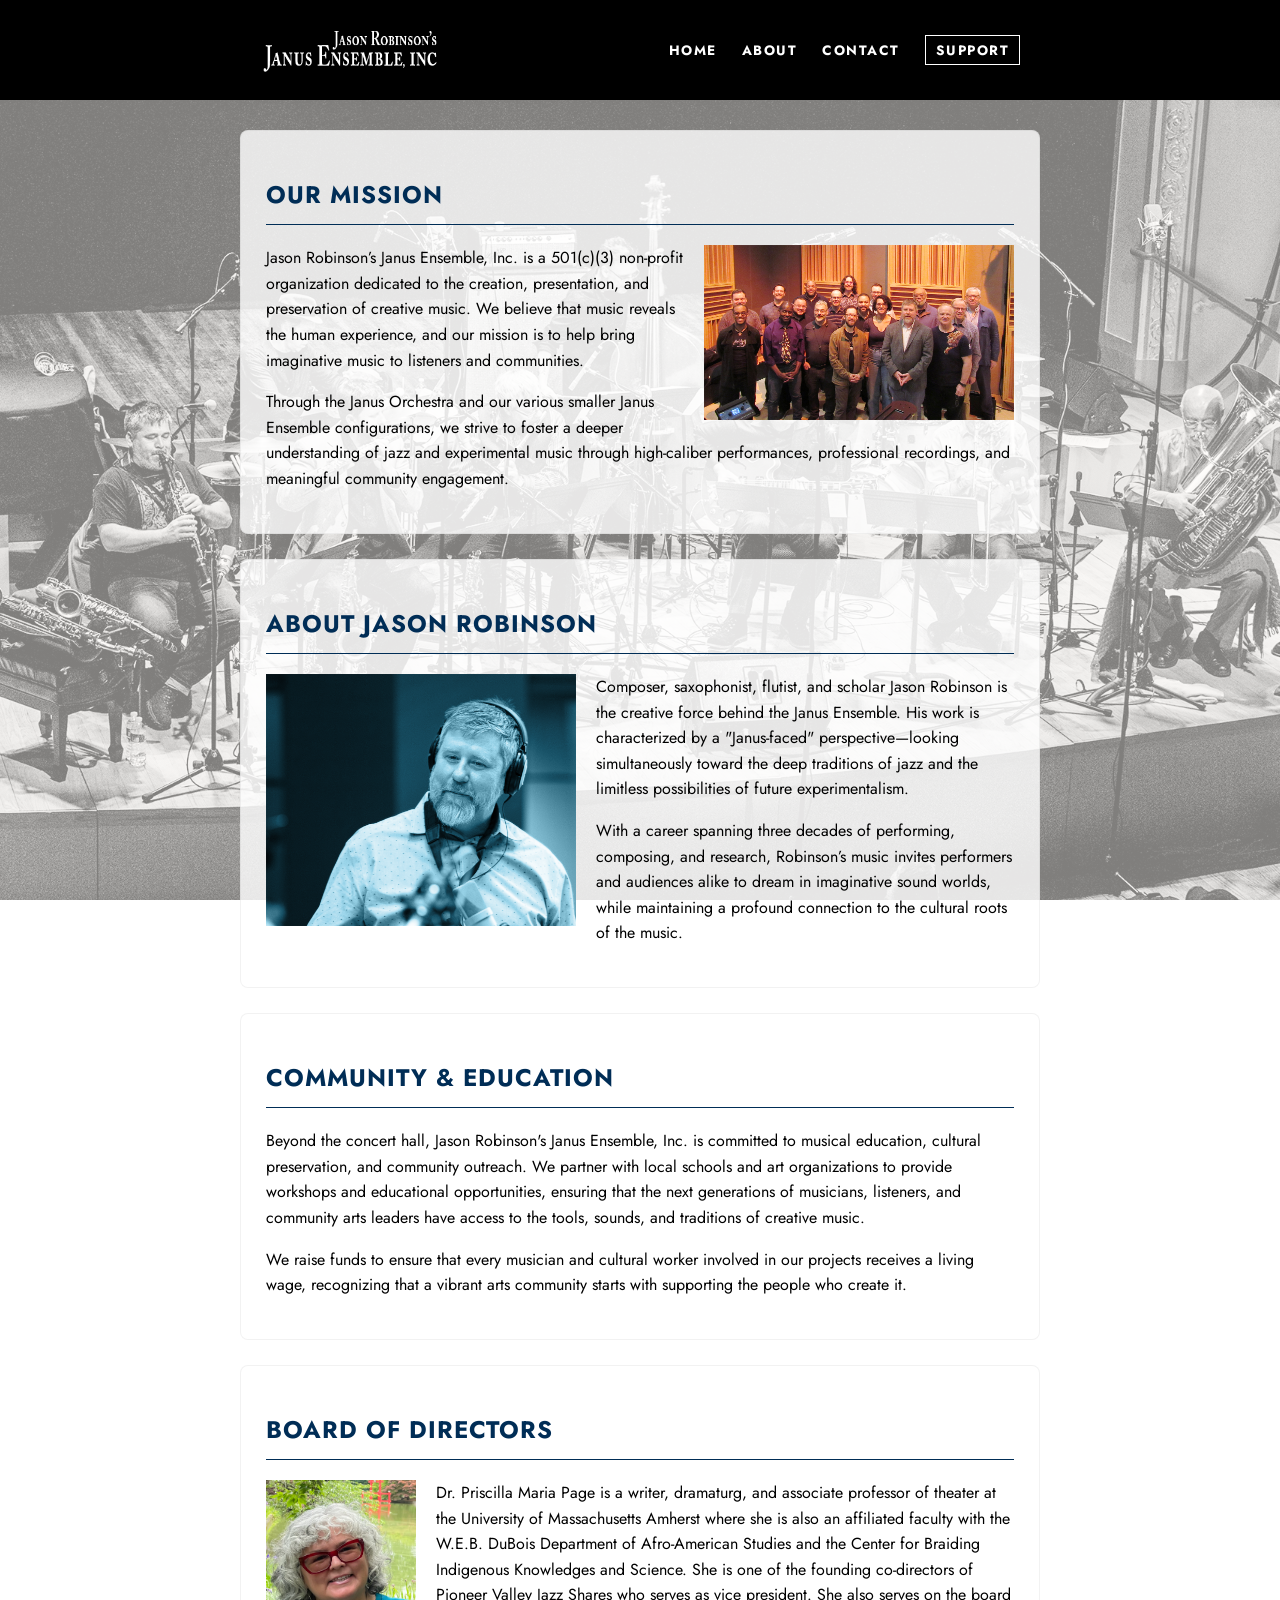
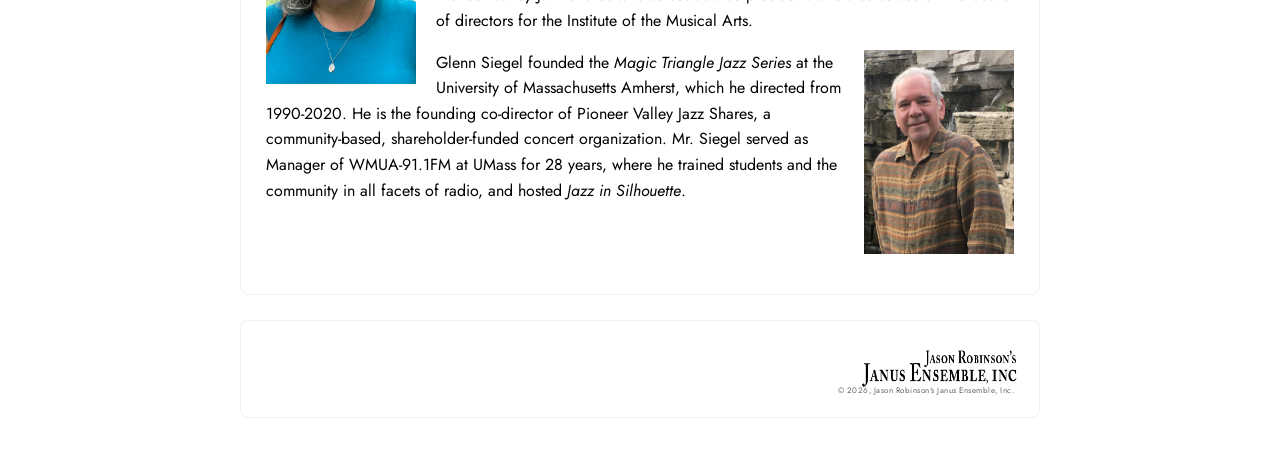
==== about.html @ 28e6ebfa "Update about.html" ====
<!DOCTYPE html>
<html lang="en">
<head>
    <meta charset="UTF-8">
    <meta name="viewport" content="width=device-width, initial-scale=1.0">
    <title>About | Jason Robinson's Janus Ensemble, Inc</title>
    
    <link rel="preconnect" href="https://fonts.googleapis.com">
    <link rel="preconnect" href="https://fonts.gstatic.com" crossorigin>
    <link href="https://fonts.googleapis.com/css2?family=Jost:wght@400;700;800&display=swap" rel="stylesheet">

    <link rel="icon" type="image/x-icon" href="favicon.ico">
    <link rel="apple-touch-icon" sizes="180x180" href="apple-touch-icon.png">
    <link rel="icon" type="image/png" sizes="32x32" href="favicon-32x32.png">
    <link rel="icon" type="image/png" sizes="16x16" href="favicon-16x16.png">
    
    <link rel="stylesheet" href="style.css">
</head>
<body>

<header class="banner-outer">
    <div class="banner-inner">
        <a href="index.html">
            <img src="https://jasonrobinson897.github.io/janusensemble/headerlogo_image.png" alt="Janus Ensemble Logo" class="header-logo">
        </a>

        <nav class="nav-container">
            <button class="menu-toggle" id="mobile-menu-button" aria-label="Toggle Menu">
                <span></span><span></span><span></span>
            </button>
            <ul class="nav-menu" id="nav-list">
                <li><a href="/">Home</a></li>
                <li><a href="about.html">About</a></li>
                <li><a href="contact.html">Contact</a></li>
                <li><a href="support.html" class="btn-support">Support</a></li>
            </ul>
        </nav>
    </div>
</header>

<main>
    <section class="content-card clearfix">
        <h2>Our Mission</h2>
        <img src="JRJO_fullband1200.png" alt="Jason Robinson's Janus Ensemble" class="img-right" style="width: 600px;">
        <p>Jason Robinson’s Janus Ensemble, Inc. is a 501(c)(3) non-profit organization dedicated to the creation, presentation, and preservation of creative music. We believe that music reveals the human experience, and our mission is to help bring imaginative music to listeners and communities.</p>
        <p>Through the Janus Orchestra and our various smaller Janus Ensemble configurations, we strive to foster a deeper understanding of jazz and experimental music through high-caliber performances, professional recordings, and meaningful community engagement.</p>
    </section>

    <section class="content-card clearfix">
        <h2>About Jason Robinson</h2>
        <img src="JasonRobinson1.png" alt="Jason Robinson" class="img-left" style="width: 600px;">
       <p>Composer, saxophonist, flutist, and scholar Jason Robinson is the creative force behind the Janus Ensemble. His work is characterized by a "Janus-faced" perspective—looking simultaneously toward the deep traditions of jazz and the limitless possibilities of future experimentalism.</p>
        <p>With a career spanning three decades of performing, composing, and research, Robinson’s music invites performers and audiences alike to dream in imaginative sound worlds, while maintaining a profound connection to the cultural roots of the music.</p>
    </section>

    <section class="content-card">
        <h2>Community & Education</h2>
        <p>Beyond the concert hall, Jason Robinson's Janus Ensemble, Inc. is committed to musical education, cultural preservation, and community outreach. We partner with local schools and art organizations to provide workshops and educational opportunities, ensuring that the next generations of musicians, listeners, and community arts leaders have access to the tools, sounds, and traditions of creative music.</p>
        <p>We raise funds to ensure that every musician and cultural worker involved in our projects receives a living wage, recognizing that a vibrant arts community starts with supporting the people who create it.</p>
    </section>

    <section class="content-card clearfix">
        <h2>Board of Directors</h2>

        <div>
            <img src="priscilla_page.png" alt="Priscilla Page" class="img-left" style="width: 150px;">
       <p>Dr. Priscilla Maria Page is a writer, dramaturg, and associate professor of theater at the University of Massachusetts Amherst where she is also an affiliated faculty with the W.E.B. DuBois Department of Afro-American Studies and the Center for Braiding Indigenous Knowledges and Science.  She is one of the founding co-directors of Pioneer Valley Jazz Shares who serves as vice president. She also serves on the board of directors for the Institute of the Musical Arts.</p>
</div>
<div>
    <img src="glenn_siegel.png" alt="Glenn Siegel" class="img-right" style="width: 150px;">
       <p>Glenn Siegel founded the <i>Magic Triangle Jazz Series</i> at the University of Massachusetts Amherst, which he directed from 1990-2020. He is the founding co-director of Pioneer Valley Jazz Shares, a community-based, shareholder-funded concert organization. Mr. Siegel served as Manager of WMUA-91.1FM at UMass for 28 years, where he trained students and the community in all facets of radio, and hosted <i>Jazz in Silhouette</i>.</p>
        </div>
    </section>
    
</main>

<footer>
    <div class="footer-content">
        <img src="https://jasonrobinson897.github.io/janusensemble/footer_image.png" alt="Janus Ensemble Inc" class="footer-logo">
        <p>&copy; <script>document.write(new Date().getFullYear());</script>, Jason Robinson's Janus Ensemble, Inc.</p>
    </div>
</footer>

<script>
    const toggle = document.getElementById('mobile-menu-button');
    const menu = document.getElementById('nav-list');
    
    if(toggle && menu) {
        toggle.addEventListener('click', () => {
            menu.classList.toggle('active');
        });
    }
</script>

</body>
</html>
---- style.css ----
/* style.css */

* { box-sizing: border-box; }

/* 1. Targets links inside <main> - covers both new and visited links */
main a, 
main a:link, 
main a:visited, 
main a:active {
    color: #000000 !important;         
    text-decoration: underline !important; 
    text-decoration-thickness: 0.5px !important; 
    text-underline-offset: 3px;     
    transition: color 0.3s ease;
}

/* 2. Hover state */
main a:hover {
    color: #666666 !important;         
    text-decoration: underline !important; 
    text-decoration-thickness: 1px !important; 
}

:root {
    --navy: #002d56;
    --gold: #b5a478;
    --cream: #fdfcf8;
}

html {
    overflow-x: hidden;
}

body { 
    font-family: 'Jost', sans-serif; 
    line-height: 1.6; 
    color: #000000; 
    margin: 0; 
    padding: 0 0 40px 0;
    min-height: 100vh;
    background: 
        linear-gradient(rgba(255, 252, 248, 0.5), rgba(255, 252, 248, 0.5)),
        url('background.png');
    background-size: cover;
    background-position: center;
    background-repeat: no-repeat;
    background-attachment: fixed;
    width: 100%;
}

/* --- Full-Width Black Banner --- */
.banner-outer {
    width: 100%;
    height: 100px;
    background: #000000;
    display: flex;
    justify-content: center;
    align-items: center;
    margin-bottom: 30px;
}

.banner-inner {
    width: 100%;
    max-width: 800px;
    height: 100%;
    display: flex;
    justify-content: space-between;
    align-items: center;
    padding: 0 20px;
}

.header-logo {
    height: 60px;
    width: auto;
    display: block;
}

/* --- Navigation --- */
.nav-container {
    position: relative;
}

.nav-menu {
    display: flex;
    list-style: none;
    gap: 25px;
    margin: 0;
    padding: 0;
    background: transparent; 
}

.nav-menu a {
    text-decoration: none;
    color: #ffffff;
    font-weight: 700;
    font-size: 0.85rem;
    text-transform: uppercase;
    letter-spacing: 1.5px;
    transition: color 0.3s ease;
}

.nav-menu a:hover { color: var(--gold); }

.btn-support { 
    border: 1px solid #ffffff; 
    padding: 4px 10px; 
}

/* --- Content Area & Transparent Cards --- */
main { 
    max-width: 800px; 
    margin: 0 auto; 
    padding: 0 0px; 
}

/* Container for the two columns */
.two-column-row {
    background: transparent;
    padding: 0px;
    border-radius: 0px;
    display: flex;
    display: -webkit-flex; /* Browser compatibility */
    align-items: center;    /* Vertically centers content in both columns */
    gap: 40px;              /* The gutter/space between columns */
    width: 100%;
}

/* Forces both columns to be exactly the same width */
.column {
    background: transparent;
    flex: 1;
    width: 50%; 
}

.column img {
    max-width: 100%;    /* This is the key: it can't get wider than the column */
    height: auto;       /* Maintains the aspect ratio */
    display: block;
}

/* Responsive: Stacks columns on screens smaller than 768px */
@media (max-width: 768px) {
    .two-column-row {
        flex-direction: column;
        text-align: center;
    }
    .column {
        width: 100%;
    }
}

/* --- Mission Row Layout --- */
.mission-row {
    display: flex;
    align-items: center; /* This vertically centers the text to the left of the image */
    gap: 40px;           /* Adjusts the space between the text and the image */
    margin-bottom: 20px;
}

.mission-text, .mission-image {
    flex: 1;             /* Ensures both columns take up equal width */
}

/* --- Spacing Fix --- */
.section-spacer {
    clear: both;         /* Prevents any elements from overlapping */
    height: 40px;        /* Controls the gap between the paragraph and the H3/Pillars */
}

/* --- Responsive Stacking (Mobile) --- */
@media (max-width: 768px) {
    .mission-row {
        flex-direction: column; /* Stacks the text on top of the image on small screens */
        text-align: center;
    }
    .mission-image {
        width: 100%;
    }
}

.content-card {
    background: rgba(255, 255, 255, 0.8);
    padding: 25px;
    border-radius: 8px;
    border: 1px solid rgba(0, 0, 0, 0.05);
    margin-bottom: 25px;
}

.content-card p:first-of-type {
    margin-top: 0;
}

/* --- Custom Styled Lists --- */
.content-card ul {
    list-style: none; /* Removes default bullets */
    padding-left: 0;
}

.content-card li {
    position: relative;
    padding-left: 25px;
    margin-bottom: 15px;
    line-height: 1.5;
}

/* Creates a custom Gold square bullet */
.content-card li::before {
    content: "■"; 
    position: absolute;
    left: 0;
    color: var(--gold);
    font-size: 0.8rem;
    top: 2px;
}

.content-card li strong {
    color: var(--navy);
    text-transform: uppercase;
    letter-spacing: 0.5px;
}

h2 { 
    border-bottom: 1px solid var(--navy); 
    padding-bottom: 10px; 
    margin-top: 20px; 
    text-transform: uppercase; 
    color: var(--navy);
    letter-spacing: 1px;
}

h3 { 
    border-bottom: 1px solid var(--navy); 
    padding-bottom: 10px; 
    margin-top: 20px; 
    text-transform: uppercase; 
    color: var(--navy);
    letter-spacing: 1px;
}

/* --- Form Styles (New) --- */
.contact-form {
    display: flex;
    flex-direction: column;
    gap: 15px;
    margin-top: 20px;
}

.form-group { 
    display: flex; 
    flex-direction: column; 
}

.contact-form label { 
    font-weight: 700; 
    text-transform: uppercase; 
    font-size: 0.75rem; 
    margin-bottom: 5px; 
    color: var(--navy);
}

.contact-form input, 
.contact-form textarea {
    padding: 12px;
    border: 1px solid #ccc;
    font-family: 'Jost', sans-serif;
    background: rgba(255,255,255,0.5);
    border-radius: 4px;
    font-size: 1rem;
}

.contact-form button[type="submit"] {
    background: #000;
    color: white;
    padding: 15px;
    border: none;
    text-transform: uppercase;
    font-weight: 700;
    letter-spacing: 2px;
    cursor: pointer;
    transition: all 0.3s ease;
    border-radius: 4px;
    margin-top: 10px;
}

.contact-form button[type="submit"]:hover { 
    background: var(--gold); 
    color: #000;
}

/* --- Image Wrapping --- */
.img-right {
    float: right;
    max-width: 310px;
    width: 100%; 
    height: auto;
    margin-left: 20px;
    margin-bottom: 15px;
}

.img-left {
    float: left;
    max-width: 310px;
    width: 100%;
    height: auto;
    margin-right: 20px;
    margin-bottom: 15px;
}
.img-center-full {
    display: block;       /* Forces the image to be its own block */
    margin-left: auto;    /* Pushes from the left */
    margin-right: auto;   /* Pushes from the right */
    max-width: 750px;
    width: 100%; 
    height: auto;
    margin-top: 10px;
    margin-bottom: 10px;
}

.img-center {
    display: block;
    margin: 20px auto;   /* Centers the image and adds vertical spacing */
    max-width: 100%;     /* Crucial: Prevents image from being wider than the screen */
    width: 750px;        /* Sets a preferred size for desktop */
    height: auto;        /* Maintains the original aspect ratio */
}

/* Mobile Adjustment */
@media (max-width: 600px) {
    .img-center-full {
        width: 100%;     /* On phones, let it take up the full available width */
        margin: 15px auto;
    }
}

.clearfix::after {
    content: "";
    clear: both;
    display: table;
}

@media (max-width: 600px) {
    .img-right, .img-left {
        float: none;
        display: block;
        margin: 0 auto 20px auto;
        max-width: 100%;
    }
}

/* --- Footer --- */
footer { 
    max-width: 800px;
    margin: 0px auto 0 auto; 
    padding: 20px; 
    border-top: 1px solid #ddd;
    background: rgba(255, 255, 255, 0.8); 
    border-radius: 8px;
    border: 1px solid rgba(0, 0, 0, 0.05);
}
footer p {
    font-size: 0.5rem;      /* Makes the text smaller */
    color: #666;             /* Optional: dims the color slightly for a cleaner look */
    letter-spacing: 0.5px;   /* Optional: adds a bit of air between letters */
    margin: 0 5px 0 0;      /* Adds a little space above the text */
}
.footer-content { display: flex; flex-direction: column; align-items: flex-end; }
.footer-logo { width: 160px; height: auto; margin-bottom: -10px; }

/* --- Mobile Styles --- */
.menu-toggle { display: none; }

@media (max-width: 768px) {
    .menu-toggle { 
        display: block; 
        background: transparent; 
        padding: 10px;
        border: 1px solid #fff;
        cursor: pointer;
    }
    .menu-toggle span { 
        display: block; width: 22px; height: 2px; background: white; margin: 5px 0; 
    }
    .nav-menu {
        display: none;
        flex-direction: column;
        position: absolute;
        top: 60px;
        right: 0;
        width: 200px;
        background: rgba(0,0,0,0.9); 
        text-align: center;
        padding: 20px 0;
        border: 1px solid #333;
        box-shadow: 0 10px 15px rgba(0,0,0,0.3);
        z-index: 1000;
    }
    .nav-menu.active { display: flex; }
    .nav-menu li { margin: 10px 0; }
}
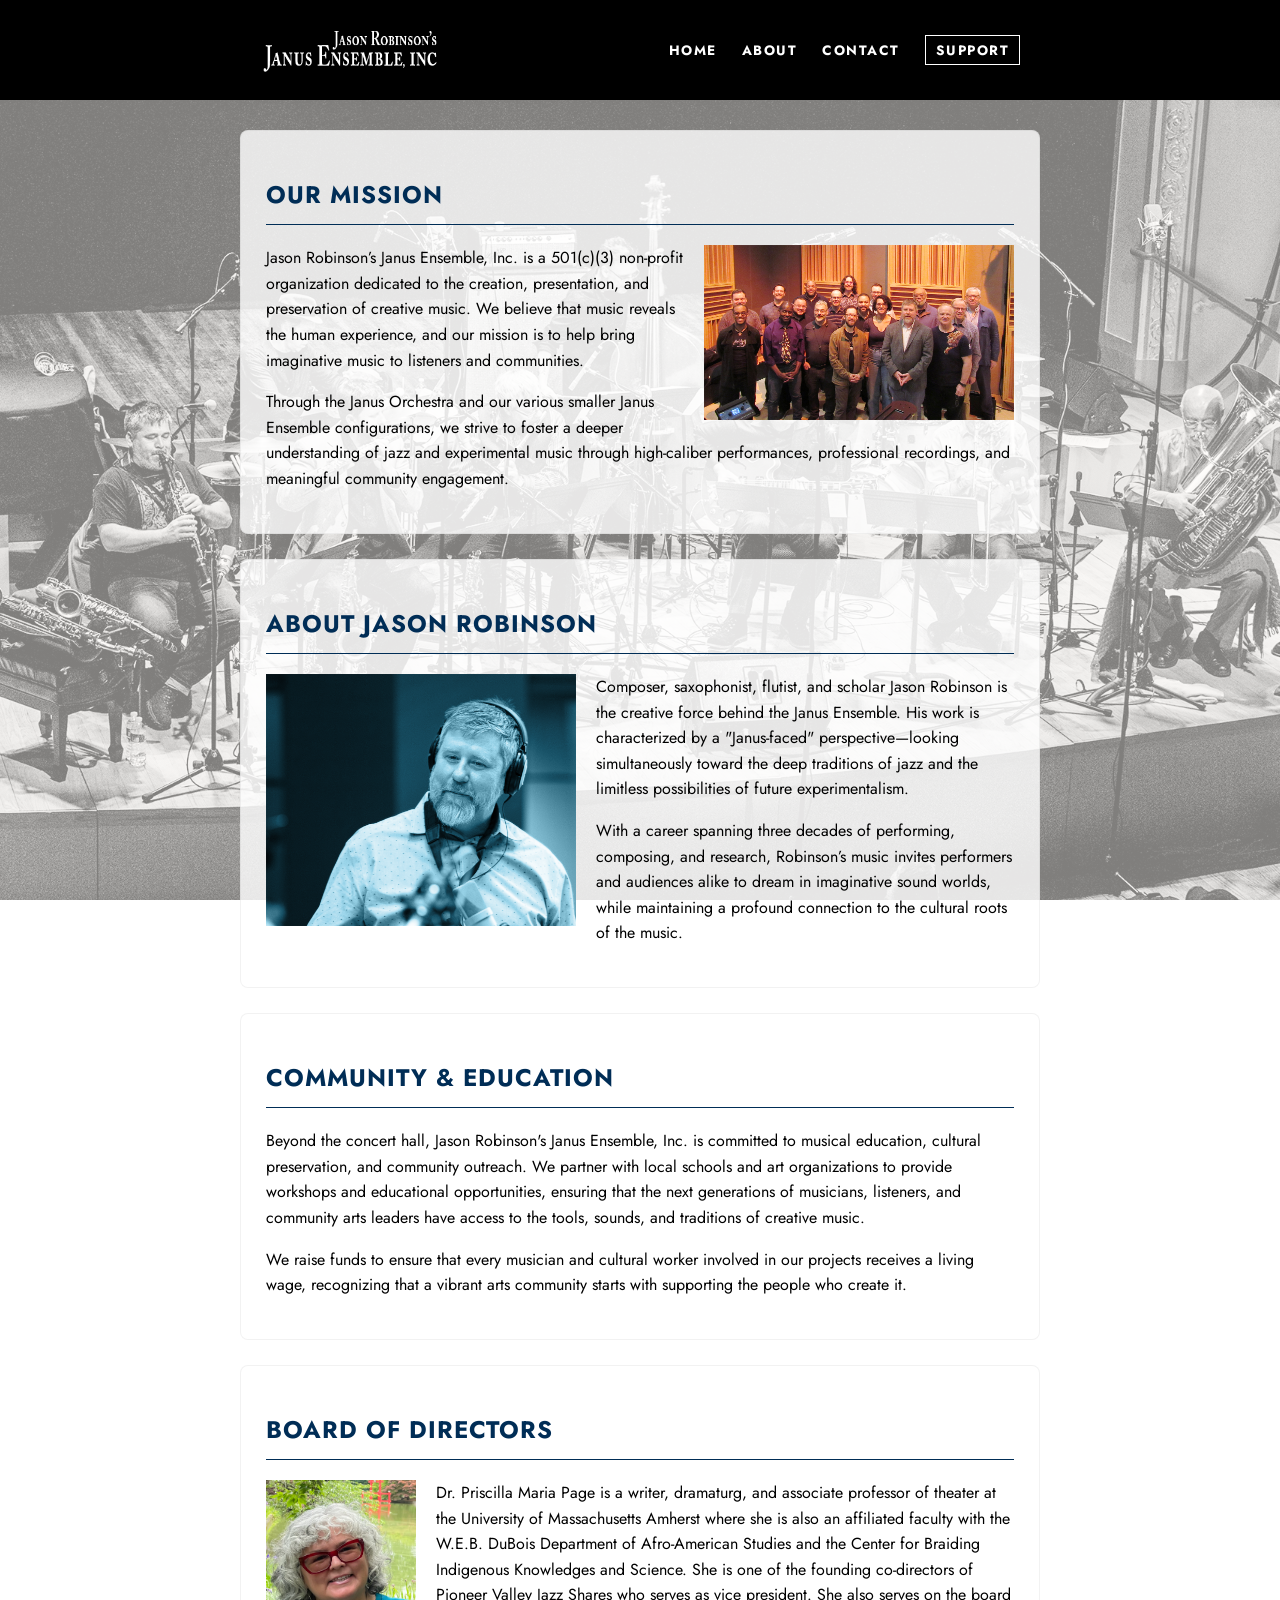
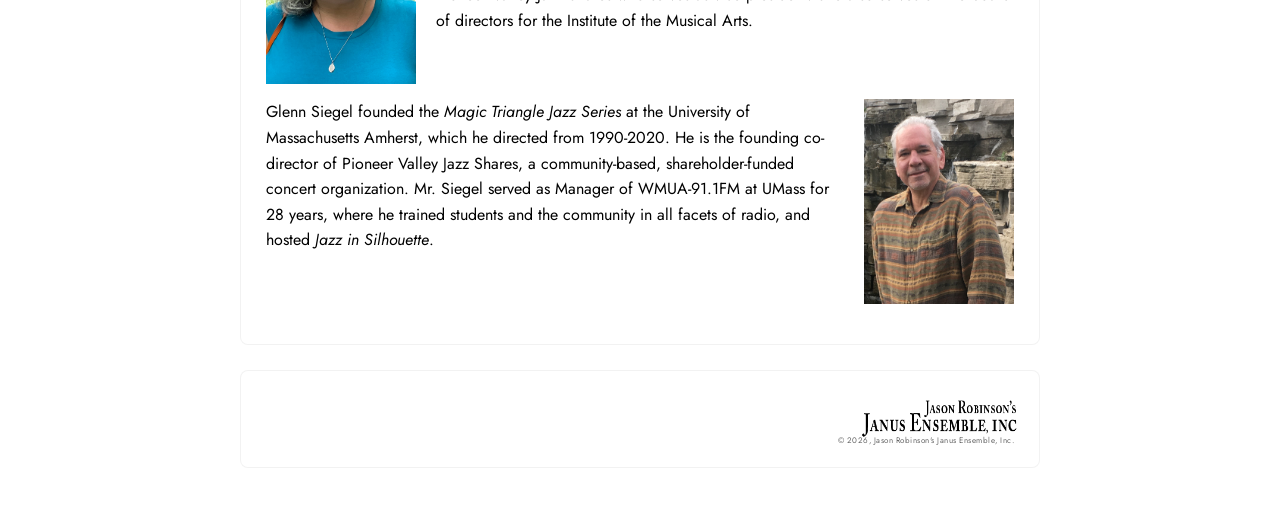
==== commit beb5ec0a: "Update about.html" ====
--- a/about.html
+++ b/about.html
@@ -62,11 +62,11 @@
     <section class="content-card clearfix">
         <h2>Board of Directors</h2>
 
-        <div>
+        <div style="clear: both; overflow: auto;">
             <img src="priscilla_page.png" alt="Priscilla Page" class="img-left" style="width: 150px;">
        <p>Dr. Priscilla Maria Page is a writer, dramaturg, and associate professor of theater at the University of Massachusetts Amherst where she is also an affiliated faculty with the W.E.B. DuBois Department of Afro-American Studies and the Center for Braiding Indigenous Knowledges and Science.  She is one of the founding co-directors of Pioneer Valley Jazz Shares who serves as vice president. She also serves on the board of directors for the Institute of the Musical Arts.</p>
 </div>
-<div>
+<div style="clear: both; overflow: auto;">
     <img src="glenn_siegel.png" alt="Glenn Siegel" class="img-right" style="width: 150px;">
        <p>Glenn Siegel founded the <i>Magic Triangle Jazz Series</i> at the University of Massachusetts Amherst, which he directed from 1990-2020. He is the founding co-director of Pioneer Valley Jazz Shares, a community-based, shareholder-funded concert organization. Mr. Siegel served as Manager of WMUA-91.1FM at UMass for 28 years, where he trained students and the community in all facets of radio, and hosted <i>Jazz in Silhouette</i>.</p>
         </div>
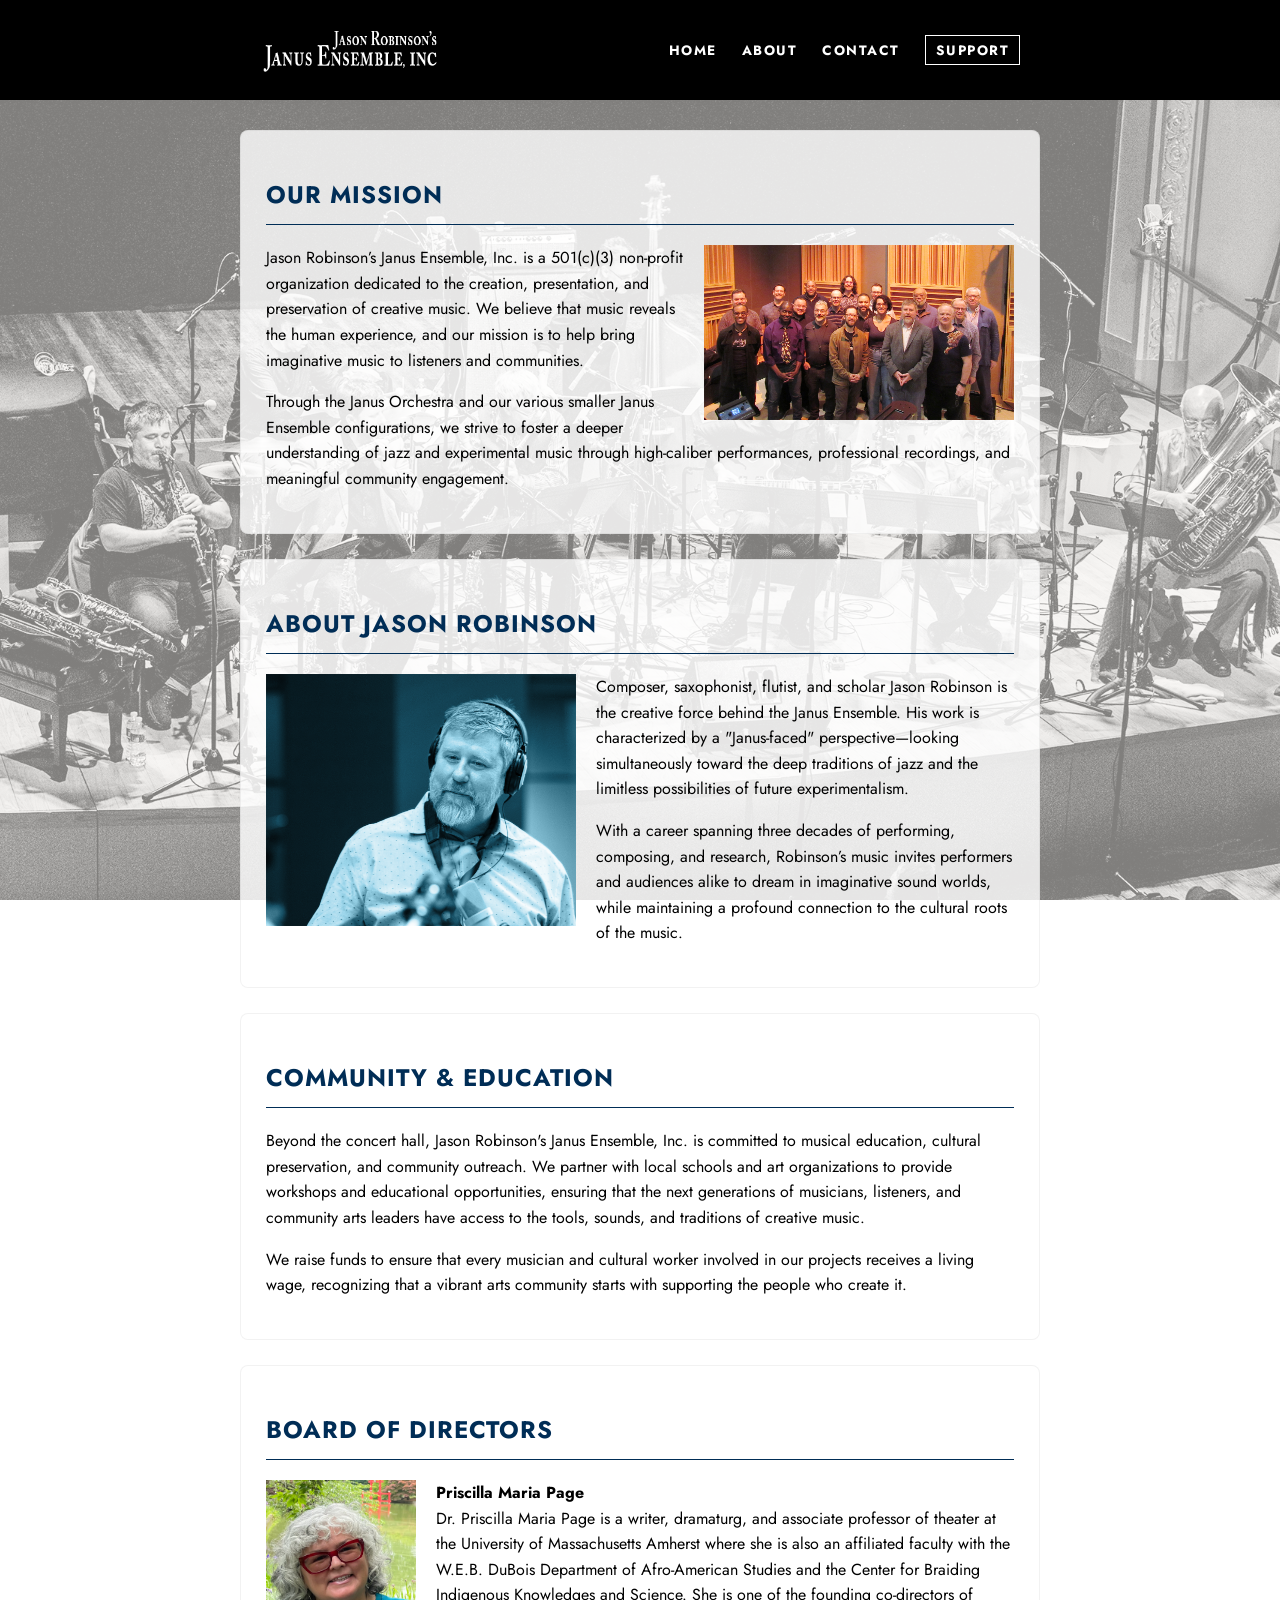
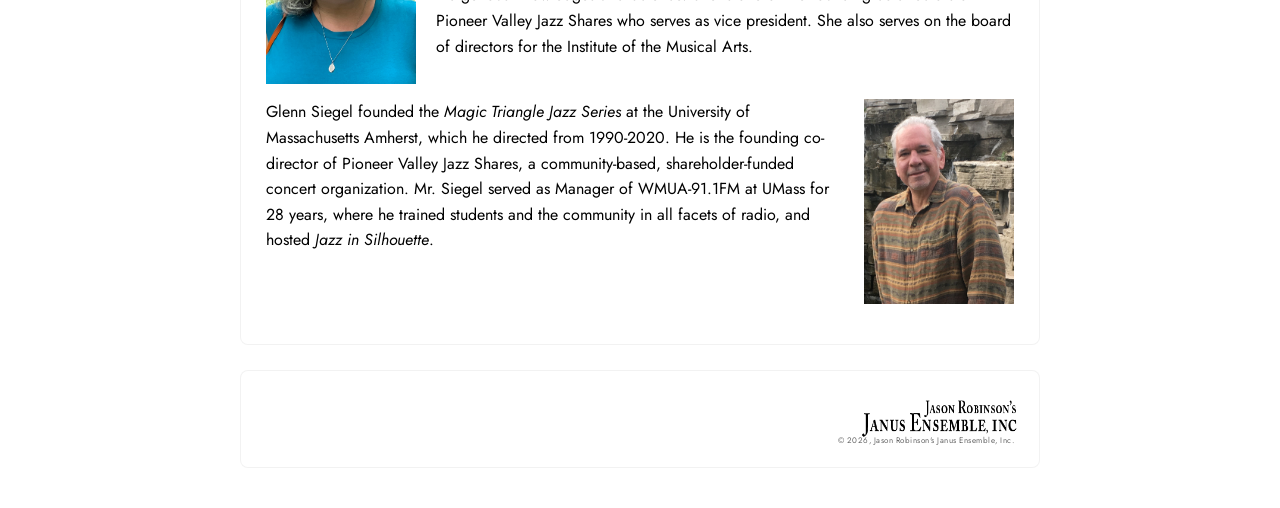
==== commit 01e993be: "Update about.html" ====
--- a/about.html
+++ b/about.html
@@ -20,7 +20,7 @@
 
 <header class="banner-outer">
     <div class="banner-inner">
-        <a href="index.html">
+        <a href="/">
             <img src="https://jasonrobinson897.github.io/janusensemble/headerlogo_image.png" alt="Janus Ensemble Logo" class="header-logo">
         </a>
 
@@ -64,7 +64,8 @@
 
         <div style="clear: both; overflow: auto;">
             <img src="priscilla_page.png" alt="Priscilla Page" class="img-left" style="width: 150px;">
-       <p>Dr. Priscilla Maria Page is a writer, dramaturg, and associate professor of theater at the University of Massachusetts Amherst where she is also an affiliated faculty with the W.E.B. DuBois Department of Afro-American Studies and the Center for Braiding Indigenous Knowledges and Science.  She is one of the founding co-directors of Pioneer Valley Jazz Shares who serves as vice president. She also serves on the board of directors for the Institute of the Musical Arts.</p>
+       <p><b>Priscilla Maria Page</b><br>
+           Dr. Priscilla Maria Page is a writer, dramaturg, and associate professor of theater at the University of Massachusetts Amherst where she is also an affiliated faculty with the W.E.B. DuBois Department of Afro-American Studies and the Center for Braiding Indigenous Knowledges and Science.  She is one of the founding co-directors of Pioneer Valley Jazz Shares who serves as vice president. She also serves on the board of directors for the Institute of the Musical Arts.</p>
 </div>
 <div style="clear: both; overflow: auto;">
     <img src="glenn_siegel.png" alt="Glenn Siegel" class="img-right" style="width: 150px;">
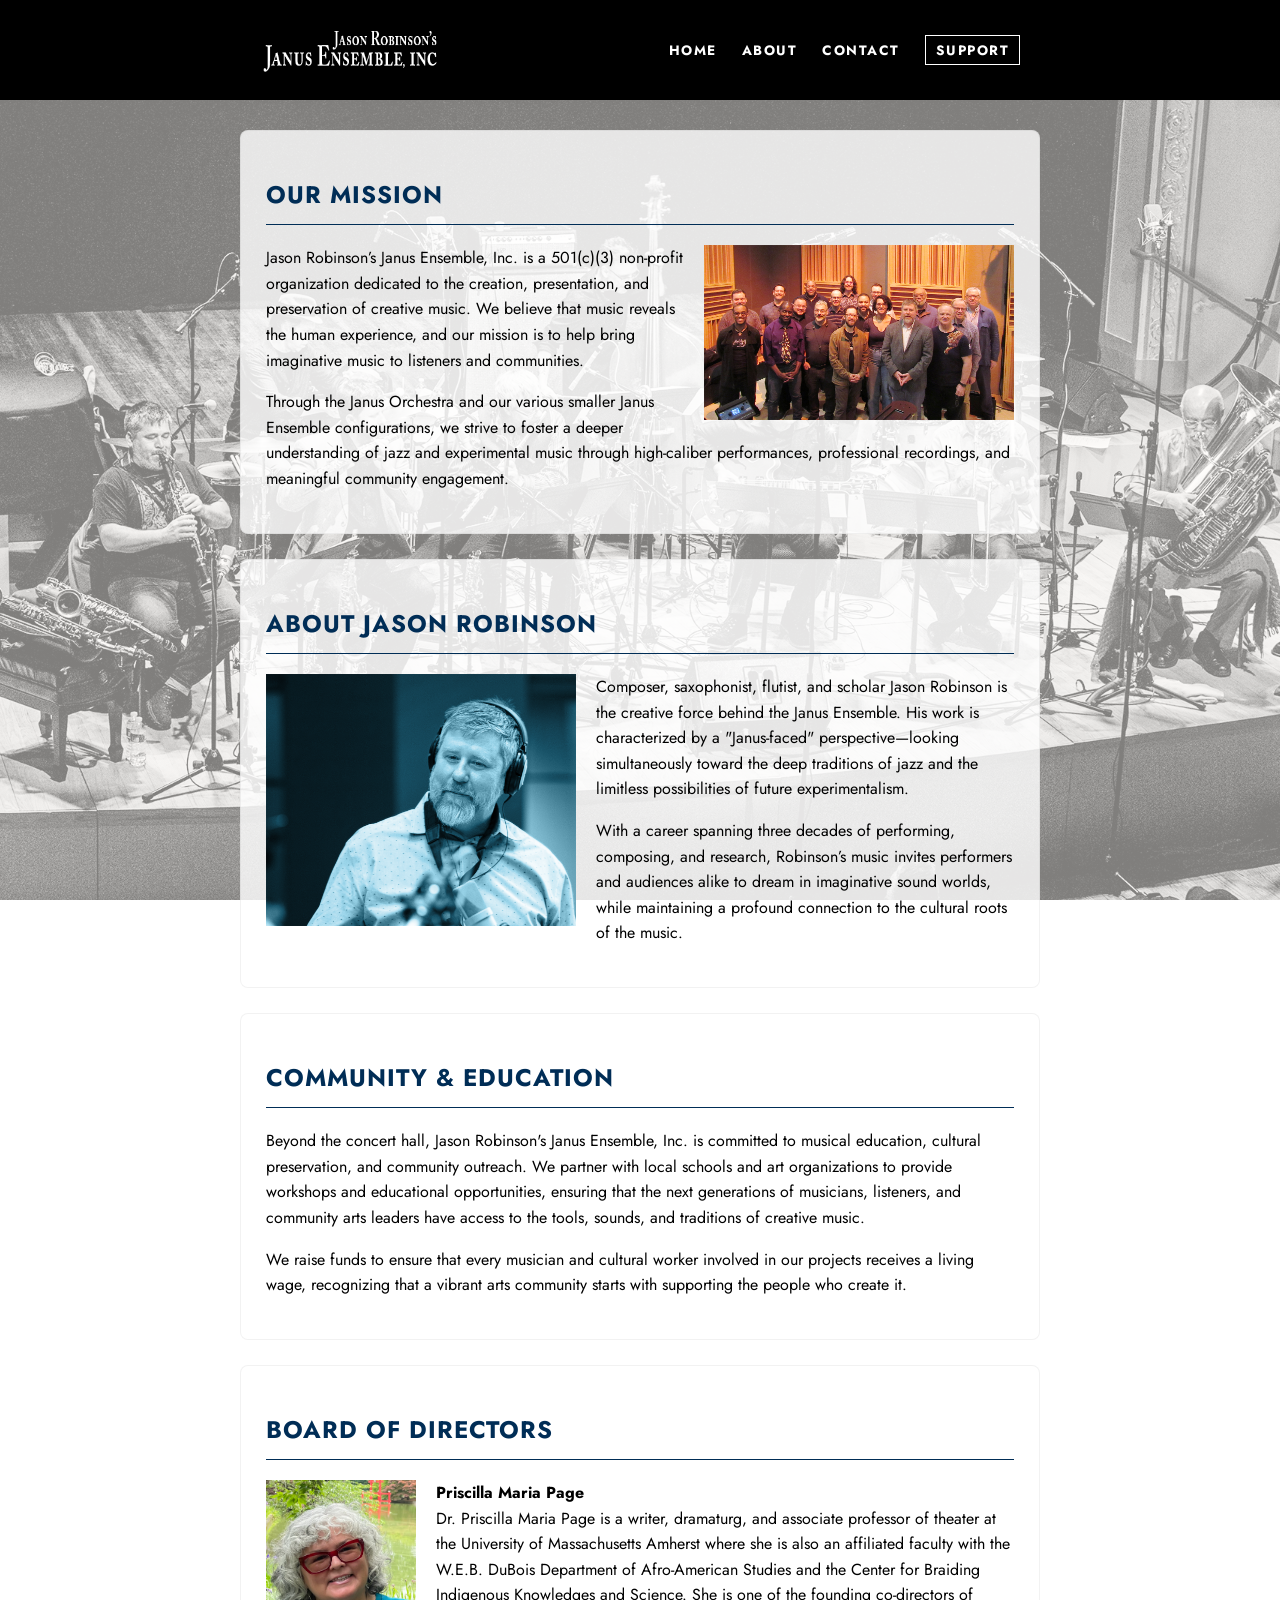
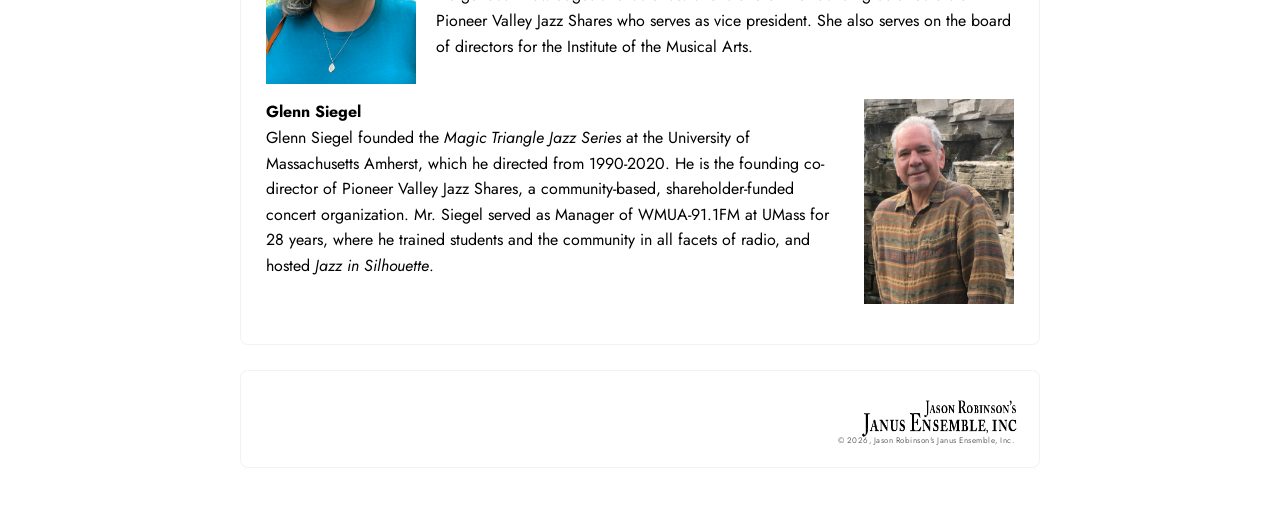
==== commit 34b4409c: "Update about.html" ====
--- a/about.html
+++ b/about.html
@@ -69,7 +69,8 @@
 </div>
 <div style="clear: both; overflow: auto;">
     <img src="glenn_siegel.png" alt="Glenn Siegel" class="img-right" style="width: 150px;">
-       <p>Glenn Siegel founded the <i>Magic Triangle Jazz Series</i> at the University of Massachusetts Amherst, which he directed from 1990-2020. He is the founding co-director of Pioneer Valley Jazz Shares, a community-based, shareholder-funded concert organization. Mr. Siegel served as Manager of WMUA-91.1FM at UMass for 28 years, where he trained students and the community in all facets of radio, and hosted <i>Jazz in Silhouette</i>.</p>
+       <p><b>Glenn Siegel</b><br>
+           Glenn Siegel founded the <i>Magic Triangle Jazz Series</i> at the University of Massachusetts Amherst, which he directed from 1990-2020. He is the founding co-director of Pioneer Valley Jazz Shares, a community-based, shareholder-funded concert organization. Mr. Siegel served as Manager of WMUA-91.1FM at UMass for 28 years, where he trained students and the community in all facets of radio, and hosted <i>Jazz in Silhouette</i>.</p>
         </div>
     </section>
     
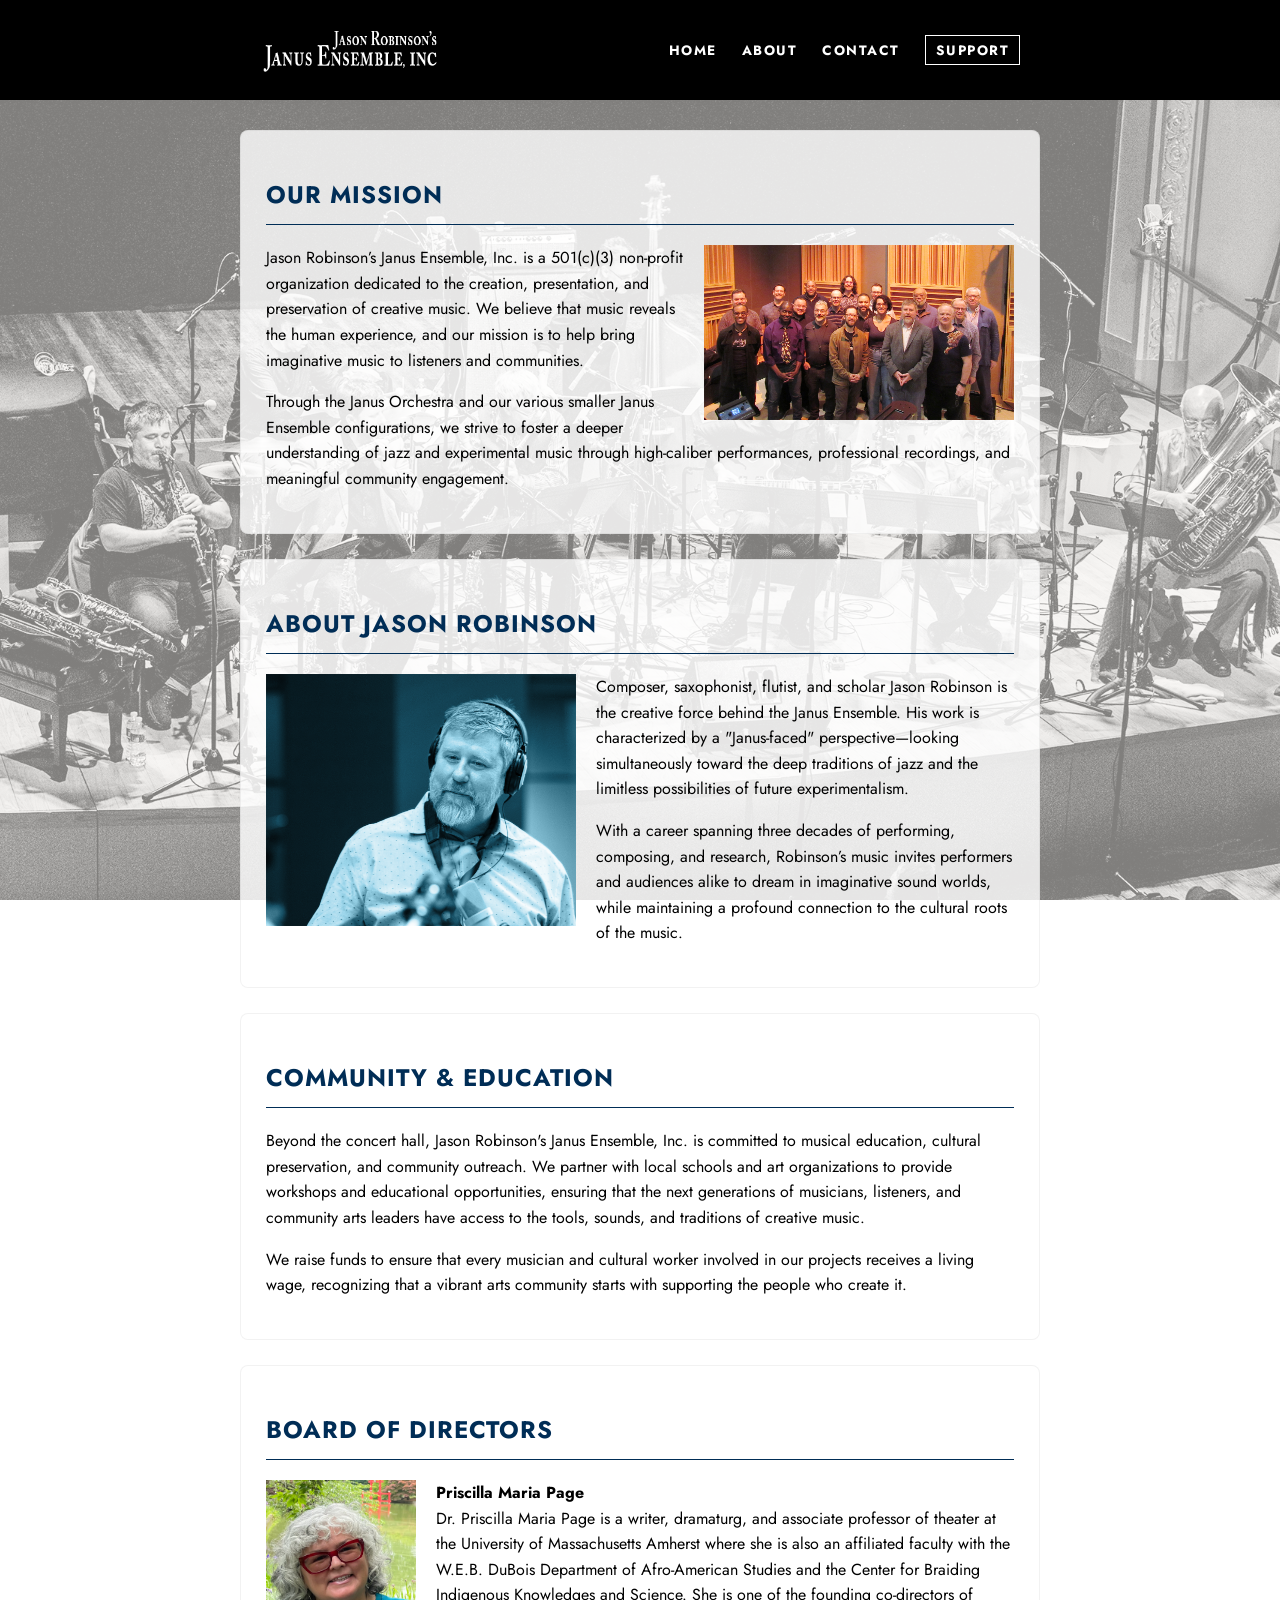
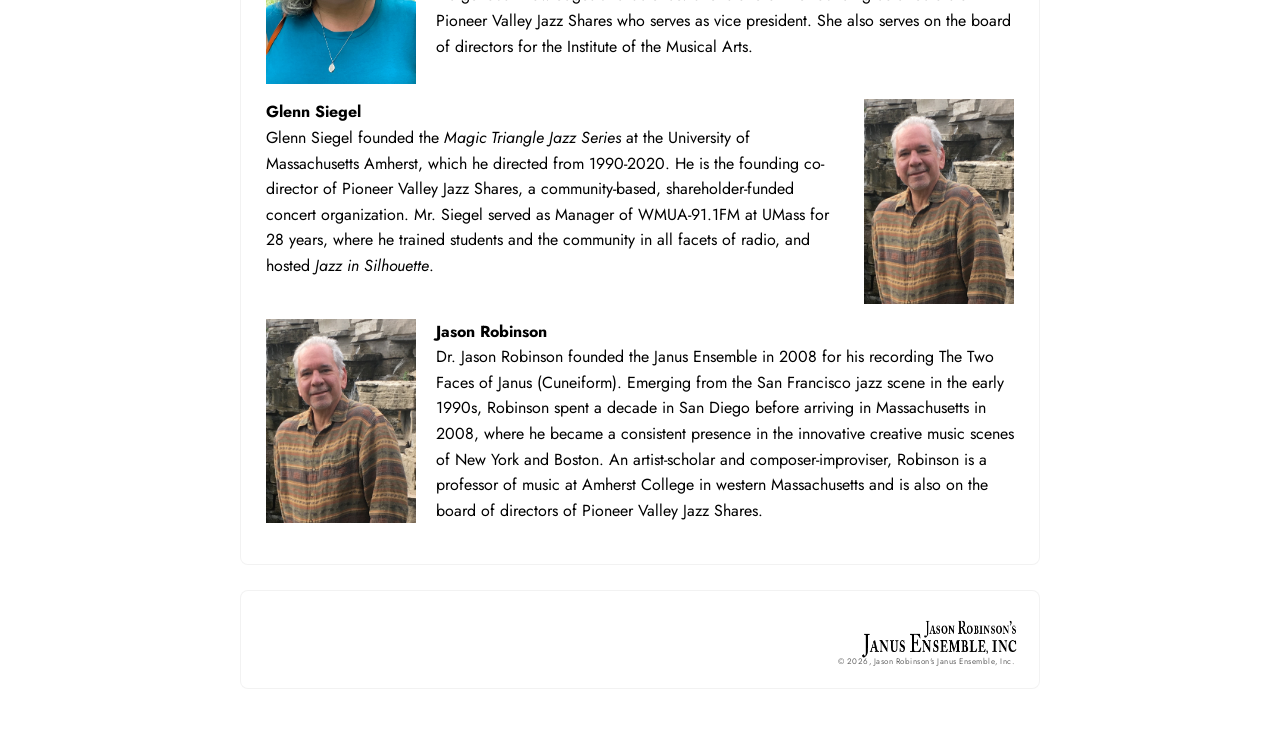
==== commit 4f55052f: "Update about.html" ====
--- a/about.html
+++ b/about.html
@@ -72,8 +72,13 @@
        <p><b>Glenn Siegel</b><br>
            Glenn Siegel founded the <i>Magic Triangle Jazz Series</i> at the University of Massachusetts Amherst, which he directed from 1990-2020. He is the founding co-director of Pioneer Valley Jazz Shares, a community-based, shareholder-funded concert organization. Mr. Siegel served as Manager of WMUA-91.1FM at UMass for 28 years, where he trained students and the community in all facets of radio, and hosted <i>Jazz in Silhouette</i>.</p>
         </div>
-    </section>
-    
+
+         <div style="clear: both; overflow: auto;">
+    <img src="glenn_siegel.png" alt="Jason Robinson" class="img-left" style="width: 150px;">
+       <p><b>Jason Robinson</b><br>
+Dr. Jason Robinson founded the Janus Ensemble in 2008 for his recording The Two Faces of Janus (Cuneiform). Emerging from the San Francisco jazz scene in the early 1990s, Robinson spent a decade in San Diego before arriving in Massachusetts in 2008, where he became a consistent presence in the innovative creative music scenes of New York and Boston. An artist-scholar and composer-improviser, Robinson is a professor of music at Amherst College in western Massachusetts and is also on the board of directors of Pioneer Valley Jazz Shares.</p>
+
+    </section> 
 </main>
 
 <footer>
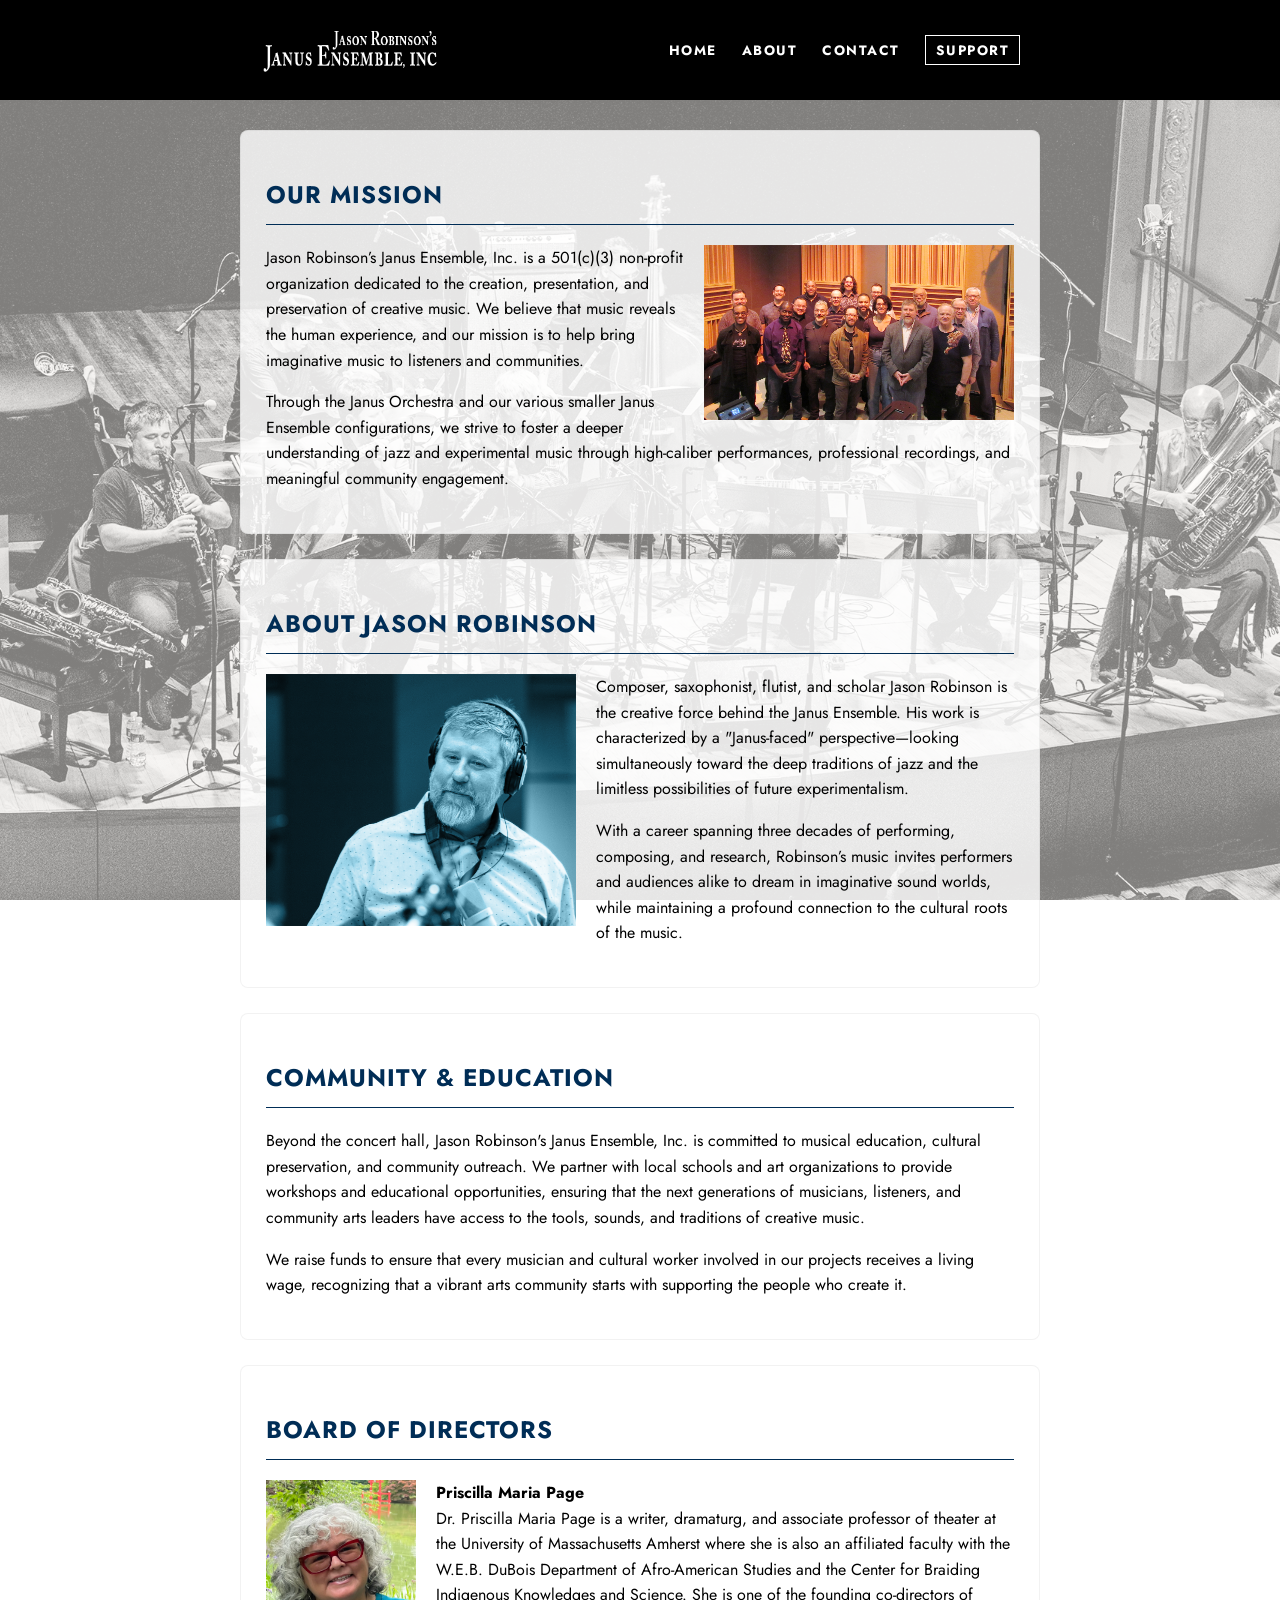
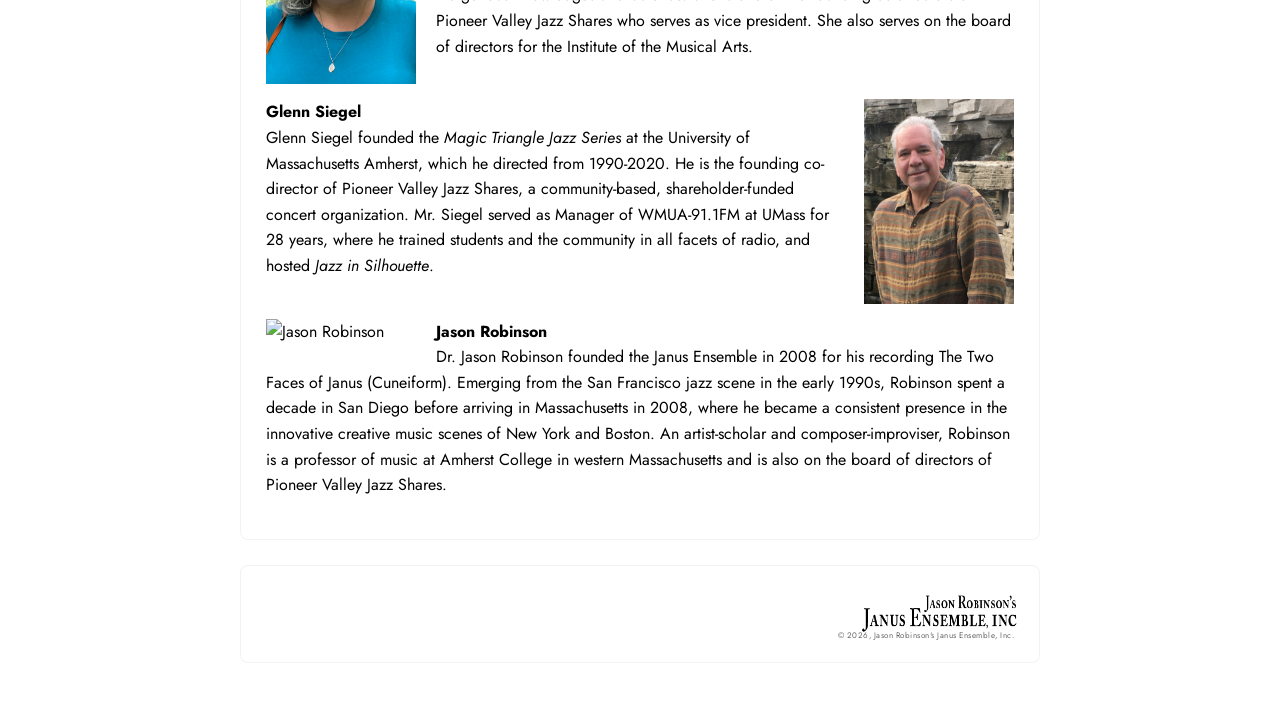
==== commit d1fff84a: "Update about.html" ====
--- a/about.html
+++ b/about.html
@@ -74,7 +74,7 @@
         </div>
 
          <div style="clear: both; overflow: auto;">
-    <img src="glenn_siegel.png" alt="Jason Robinson" class="img-left" style="width: 150px;">
+    <img src="jason_robinson.png" alt="Jason Robinson" class="img-left" style="width: 150px;">
        <p><b>Jason Robinson</b><br>
 Dr. Jason Robinson founded the Janus Ensemble in 2008 for his recording The Two Faces of Janus (Cuneiform). Emerging from the San Francisco jazz scene in the early 1990s, Robinson spent a decade in San Diego before arriving in Massachusetts in 2008, where he became a consistent presence in the innovative creative music scenes of New York and Boston. An artist-scholar and composer-improviser, Robinson is a professor of music at Amherst College in western Massachusetts and is also on the board of directors of Pioneer Valley Jazz Shares.</p>
 
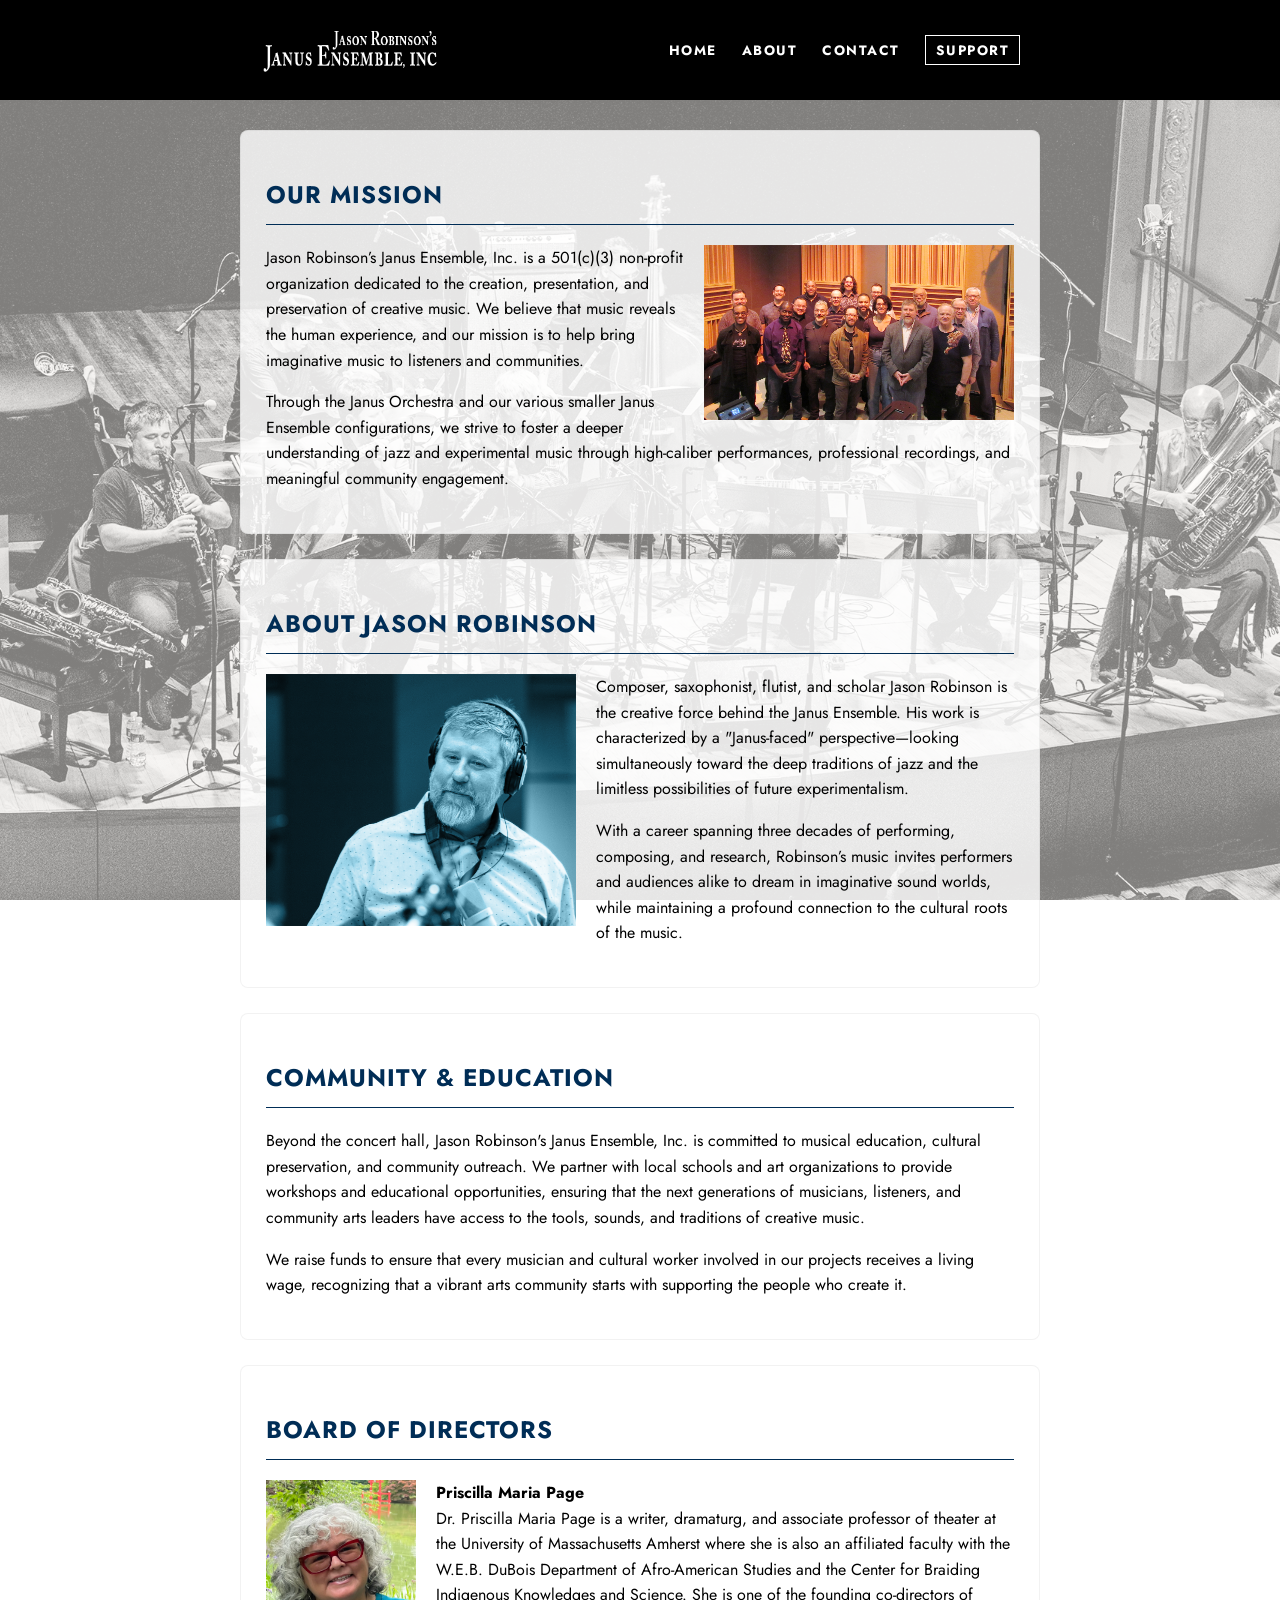
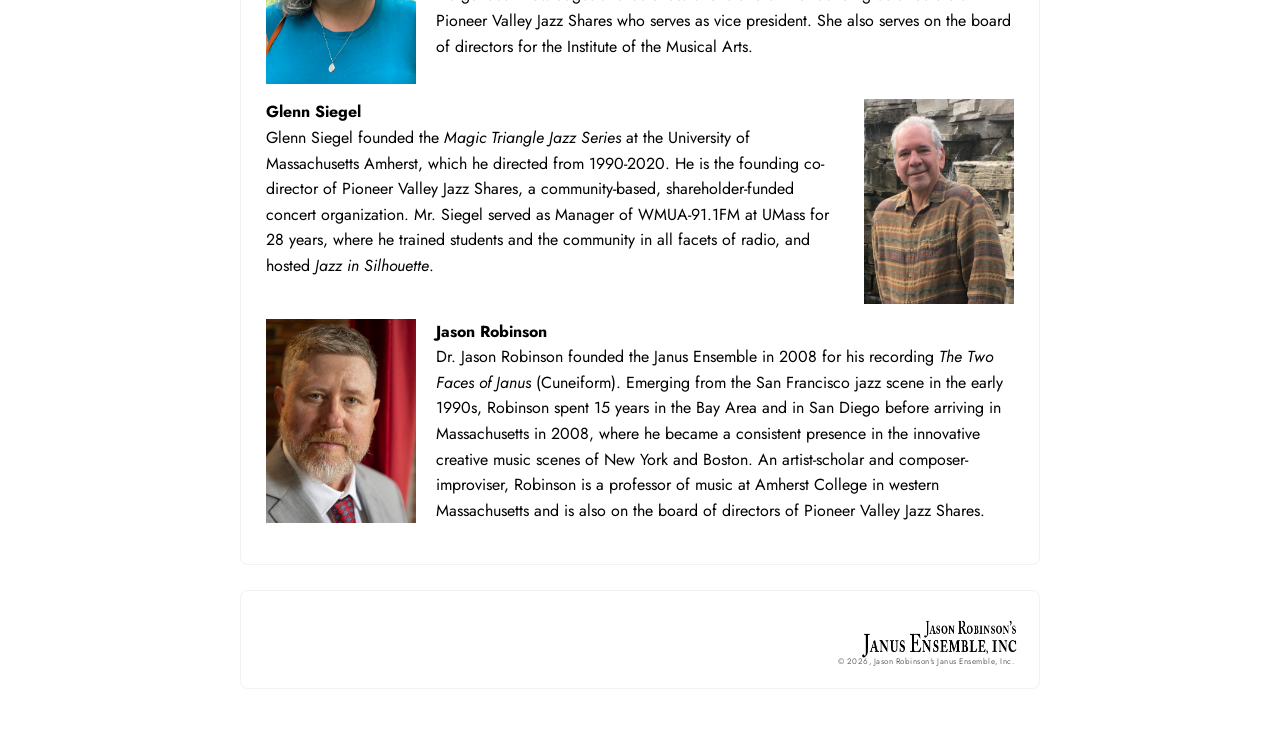
==== commit 05e466e9: "Update about.html" ====
--- a/about.html
+++ b/about.html
@@ -76,7 +76,7 @@
          <div style="clear: both; overflow: auto;">
     <img src="jason_robinson.png" alt="Jason Robinson" class="img-left" style="width: 150px;">
        <p><b>Jason Robinson</b><br>
-Dr. Jason Robinson founded the Janus Ensemble in 2008 for his recording The Two Faces of Janus (Cuneiform). Emerging from the San Francisco jazz scene in the early 1990s, Robinson spent a decade in San Diego before arriving in Massachusetts in 2008, where he became a consistent presence in the innovative creative music scenes of New York and Boston. An artist-scholar and composer-improviser, Robinson is a professor of music at Amherst College in western Massachusetts and is also on the board of directors of Pioneer Valley Jazz Shares.</p>
+Dr. Jason Robinson founded the Janus Ensemble in 2008 for his recording <i>The Two Faces of Janus</i> (Cuneiform). Emerging from the San Francisco jazz scene in the early 1990s, Robinson spent 15 years in the Bay Area and in San Diego before arriving in Massachusetts in 2008, where he became a consistent presence in the innovative creative music scenes of New York and Boston. An artist-scholar and composer-improviser, Robinson is a professor of music at Amherst College in western Massachusetts and is also on the board of directors of Pioneer Valley Jazz Shares.</p>
 
     </section> 
 </main>
